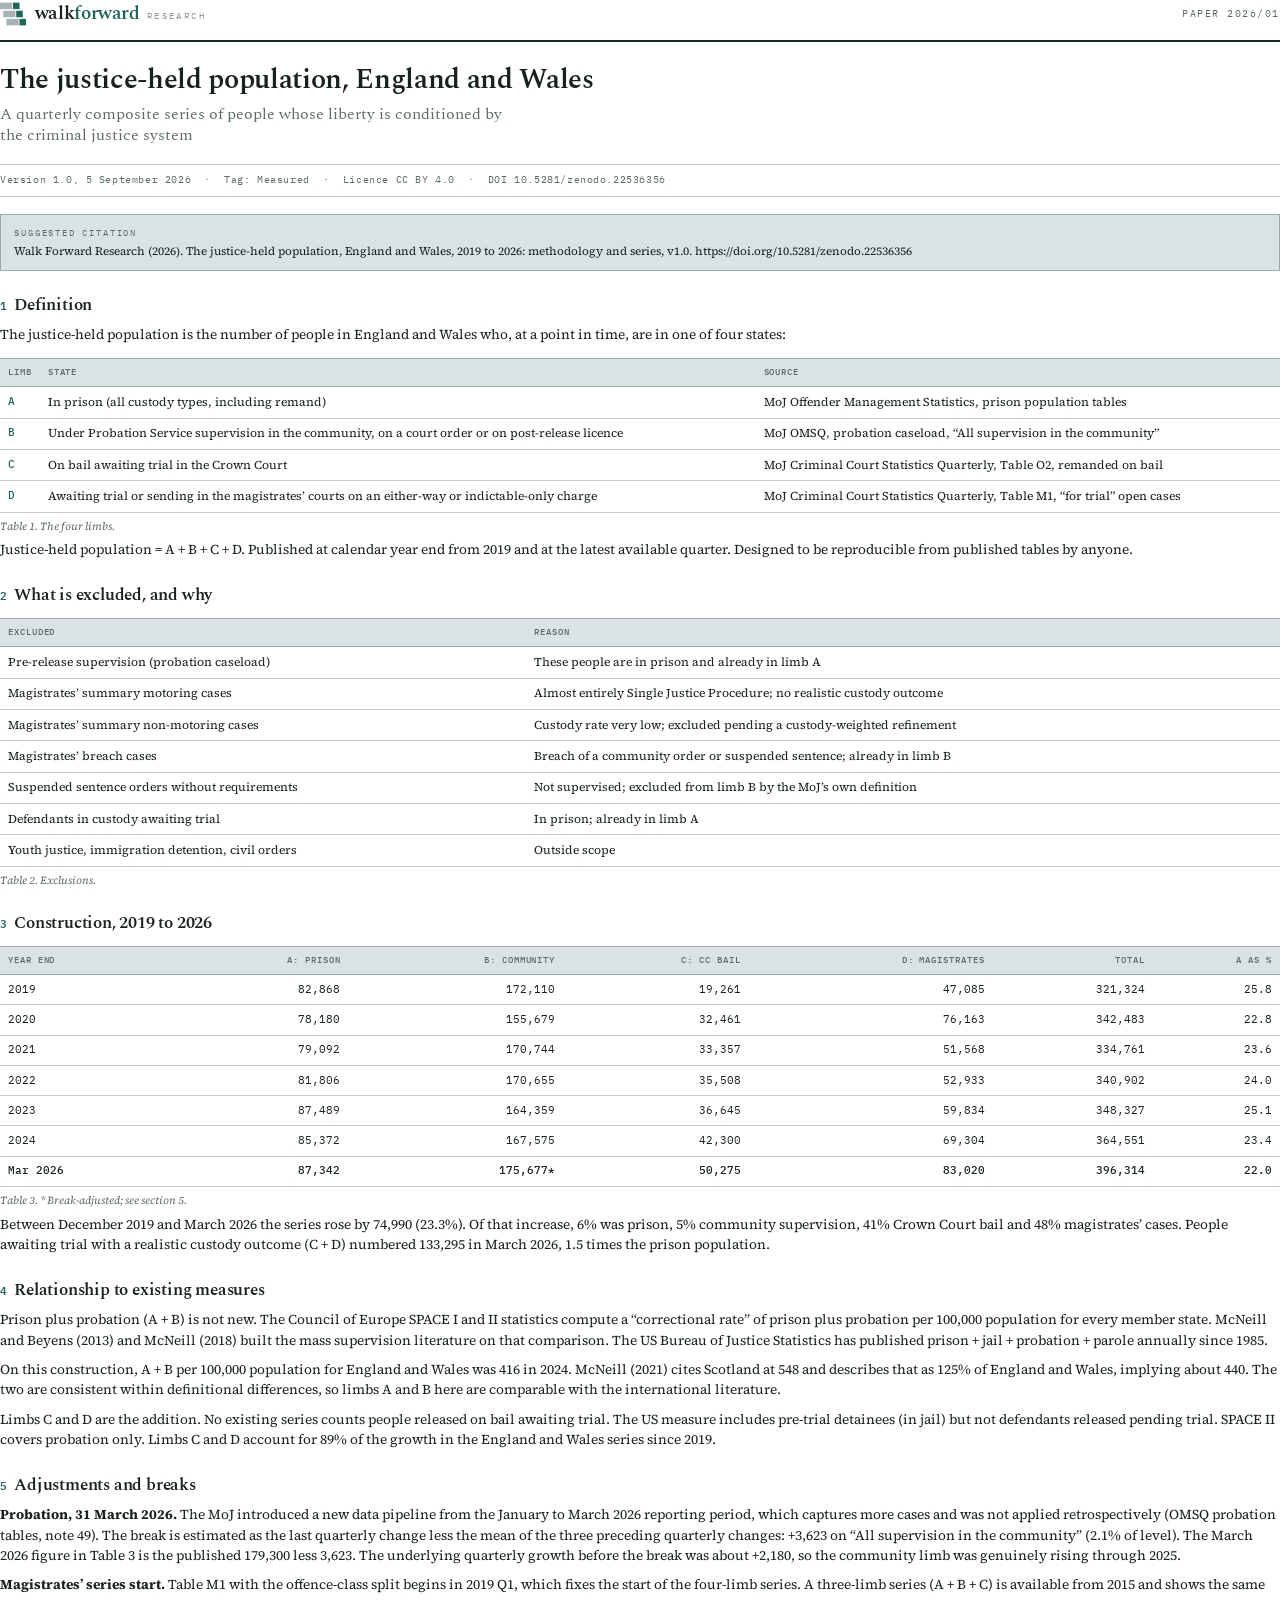
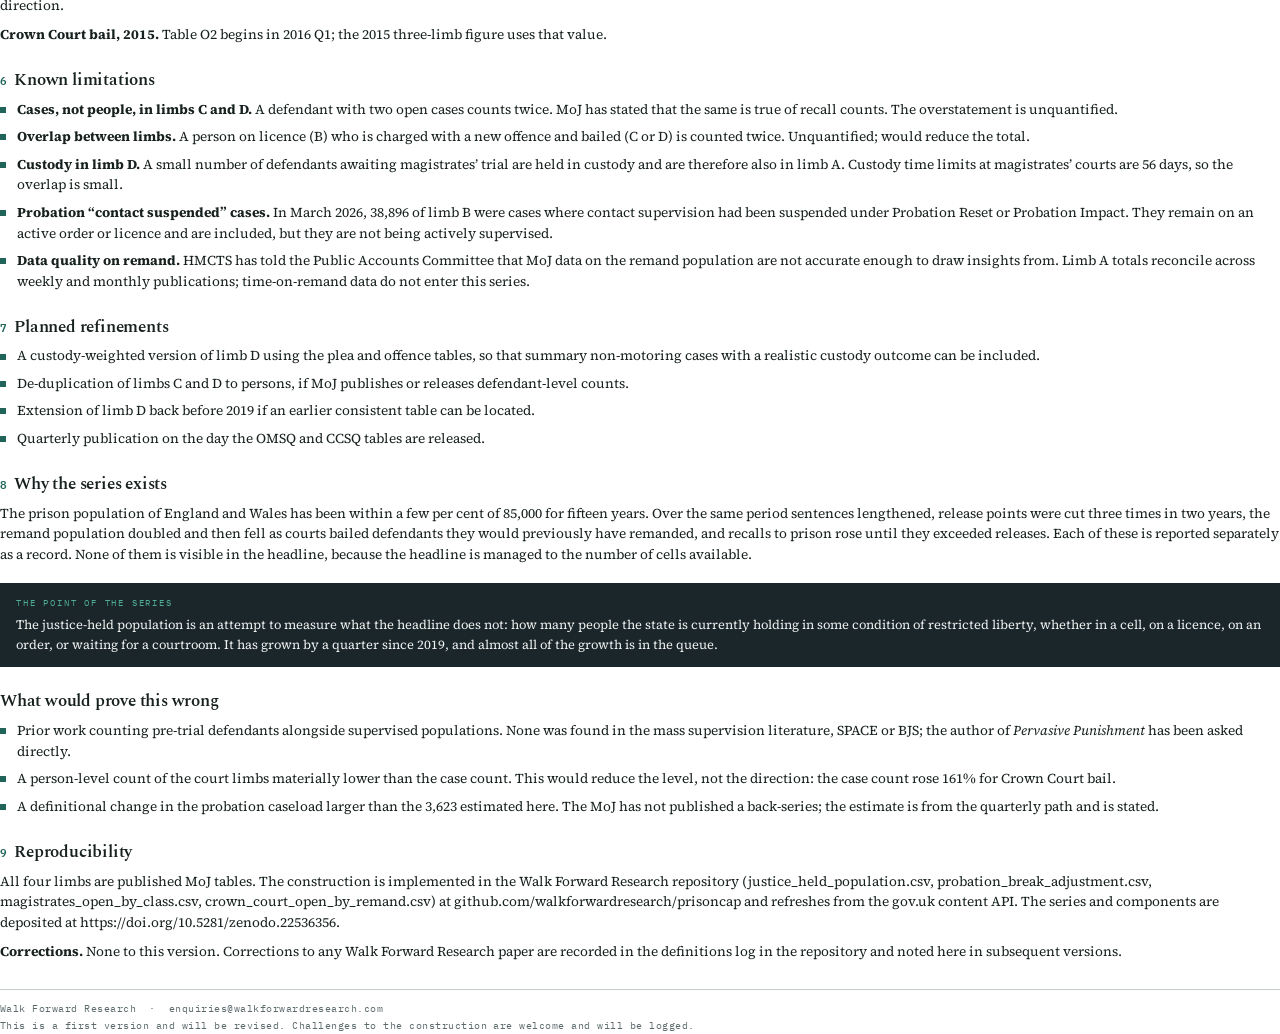
==== paper/paper.html @ 55cea7b7 "Add files via upload" ====
<!doctype html>
<html lang="en-GB">
<head>
<meta charset="utf-8">
<title>The justice-held population, England and Wales</title>
<link rel="preconnect" href="https://fonts.gstatic.com" crossorigin>
<link rel="stylesheet" href="https://fonts.googleapis.com/css2?family=Spectral:ital,wght@0,400;0,500;0,600;1,400&family=Source+Serif+4:ital,opsz,wght@0,8..60,400;0,8..60,600;1,8..60,400&family=IBM+Plex+Mono:wght@400;500&display=swap">
<style>
:root{
  --paper:#FFFFFF; --tint:#DBE2E5; --deep:#1B262A; --ink:#17211F;
  --muted:#5C6A6C; --faint:#8A979A; --line:#C3CBCC; --line-strong:#9FAAAC;
  --accent:#21645A; --block:#A6B2B6;
}
*{box-sizing:border-box}
@page{ size:A4; margin:19mm 18mm 20mm; }
@page:first{ margin-top:16mm; }
html,body{margin:0;padding:0;background:var(--paper);color:var(--ink)}
body{
  font-family:"Source Serif 4",Georgia,serif;
  font-size:10.2pt; line-height:1.52;
  -webkit-font-smoothing:antialiased;
}
h1,h2,h3{font-family:"Spectral",Georgia,serif;letter-spacing:-0.012em;margin:0;line-height:1.16}
p{margin:0 0 .62em}
a{color:var(--accent);text-decoration:none}

/* ---------- masthead ---------- */
.masthead{display:flex;align-items:center;gap:.55rem;padding-bottom:9pt;
  border-bottom:1.6pt solid var(--deep);margin-bottom:16pt}
.masthead svg{display:block;flex:none}
.wordmark{font-family:"Spectral",Georgia,serif;font-weight:600;font-size:14pt;letter-spacing:-0.02em}
.wordmark .fwd{color:var(--accent)}
.wordmark .co{font-family:"IBM Plex Mono",monospace;font-weight:400;font-size:6.4pt;
  letter-spacing:.28em;color:var(--faint);margin-left:.45rem;text-transform:uppercase}
.masthead .ref{margin-left:auto;font-family:"IBM Plex Mono",monospace;font-size:7.2pt;
  letter-spacing:.16em;text-transform:uppercase;color:var(--muted)}

.title{font-size:21pt;font-weight:600;margin-bottom:6pt;text-wrap:balance;max-width:30em}
.subtitle{font-family:"Spectral",Georgia,serif;font-size:12pt;font-weight:400;
  color:var(--muted);line-height:1.32;margin-bottom:13pt;max-width:32em}
.meta{font-family:"IBM Plex Mono",monospace;font-size:7.4pt;letter-spacing:.06em;
  color:var(--muted);padding:6pt 0;border-top:.5pt solid var(--line);
  border-bottom:.5pt solid var(--line);margin-bottom:13pt}
.citation{background:var(--tint);border:.5pt solid var(--line-strong);padding:8pt 10pt;
  font-size:8.6pt;line-height:1.45;color:var(--ink);margin-bottom:18pt}
.citation .lab{font-family:"IBM Plex Mono",monospace;font-size:6.8pt;letter-spacing:.2em;
  text-transform:uppercase;color:var(--muted);display:block;margin-bottom:3pt}

/* ---------- sections ---------- */
h2.sec{font-size:12.6pt;font-weight:600;margin:19pt 0 7pt;break-after:avoid}
h2.sec .n{font-family:"IBM Plex Mono",monospace;font-size:8.4pt;color:var(--accent);
  margin-right:.6em;letter-spacing:.04em}
h2.sec.unnumbered{color:var(--ink)}

ul.plain{margin:0 0 .62em;padding-left:0;list-style:none}
ul.plain li{position:relative;padding-left:13pt;margin-bottom:.5em}
ul.plain li::before{content:"";position:absolute;left:0;top:.52em;
  width:4.5pt;height:4.5pt;background:var(--accent)}

/* ---------- tables ---------- */
table{border-collapse:collapse;width:100%;margin:9pt 0 4pt;font-size:8.4pt;
  font-family:"IBM Plex Mono",monospace;font-variant-numeric:tabular-nums;
  break-inside:avoid}
th{text-align:left;font-weight:500;font-size:6.9pt;letter-spacing:.1em;text-transform:uppercase;
  color:var(--muted);background:var(--tint);padding:5pt 6pt;
  border-top:.5pt solid var(--line-strong);border-bottom:.5pt solid var(--line-strong)}
td{padding:5pt 6pt;border-bottom:.5pt solid var(--line);vertical-align:top;line-height:1.42}
td.t{font-family:"Source Serif 4",Georgia,serif;font-size:9pt;line-height:1.42}
td.n{text-align:right;white-space:nowrap}
th.n{text-align:right}
tr.total td{border-top:.5pt solid var(--line-strong);font-weight:500;color:var(--ink)}
td.lim{color:var(--accent);font-weight:500;width:2em}
caption{caption-side:bottom;text-align:left;font-family:"Source Serif 4",Georgia,serif;
  font-size:8.2pt;font-style:italic;color:var(--muted);padding-top:5pt;line-height:1.45}

.callout{background:var(--deep);color:#EEF1F0;padding:10pt 12pt;margin:13pt 0;
  break-inside:avoid}
.callout p{margin:0;font-size:9.6pt;line-height:1.5}
.callout .lab{font-family:"IBM Plex Mono",monospace;font-size:6.8pt;letter-spacing:.2em;
  text-transform:uppercase;color:#4FAD97;display:block;margin-bottom:4pt}

.colophon{margin-top:20pt;padding-top:8pt;border-top:.5pt solid var(--line);
  font-family:"IBM Plex Mono",monospace;font-size:7.4pt;letter-spacing:.05em;
  color:var(--muted);line-height:1.7}
</style>
</head>
<body>

<div class="masthead">
  <svg width="26" height="26" viewBox="0 0 32 32" aria-hidden="true">
    <rect x="0" y="2"  width="15" height="8" fill="#A6B2B6"/><rect x="16" y="2"  width="8" height="8" fill="#21645A"/>
    <rect x="4" y="12" width="15" height="8" fill="#A6B2B6"/><rect x="20" y="12" width="8" height="8" fill="#21645A"/>
    <rect x="8" y="22" width="15" height="8" fill="#A6B2B6"/><rect x="24" y="22" width="8" height="8" fill="#21645A"/>
  </svg>
  <span class="wordmark">walk<span class="fwd">forward</span><span class="co">Research</span></span>
  <span class="ref">Paper 2026/01</span>
</div>

<h1 class="title">The justice-held population, England and Wales</h1>
<p class="subtitle">A quarterly composite series of people whose liberty is conditioned by the
criminal justice system</p>

<p class="meta">Version 1.0, 5 September 2026 &nbsp;·&nbsp; Tag: Measured &nbsp;·&nbsp;
Licence CC BY 4.0 &nbsp;·&nbsp; DOI 10.5281/zenodo.22536356</p>

<div class="citation">
  <span class="lab">Suggested citation</span>
  Walk Forward Research (2026). The justice-held population, England and Wales, 2019 to 2026:
  methodology and series, v1.0. https://doi.org/10.5281/zenodo.22536356
</div>

<h2 class="sec"><span class="n">1</span>Definition</h2>
<p>The justice-held population is the number of people in England and Wales who, at a point in
time, are in one of four states:</p>

<table>
  <caption>Table 1. The four limbs.</caption>
  <thead><tr><th>Limb</th><th>State</th><th>Source</th></tr></thead>
  <tbody>
    <tr><td class="lim">A</td><td class="t">In prison (all custody types, including remand)</td><td class="t">MoJ Offender Management Statistics, prison population tables</td></tr>
    <tr><td class="lim">B</td><td class="t">Under Probation Service supervision in the community, on a court order or on post-release licence</td><td class="t">MoJ OMSQ, probation caseload, “All supervision in the community”</td></tr>
    <tr><td class="lim">C</td><td class="t">On bail awaiting trial in the Crown Court</td><td class="t">MoJ Criminal Court Statistics Quarterly, Table O2, remanded on bail</td></tr>
    <tr><td class="lim">D</td><td class="t">Awaiting trial or sending in the magistrates’ courts on an either-way or indictable-only charge</td><td class="t">MoJ Criminal Court Statistics Quarterly, Table M1, “for trial” open cases</td></tr>
  </tbody>
</table>

<p>Justice-held population = A + B + C + D. Published at calendar year end from 2019 and at the
latest available quarter. Designed to be reproducible from published tables by anyone.</p>

<h2 class="sec"><span class="n">2</span>What is excluded, and why</h2>
<table>
  <caption>Table 2. Exclusions.</caption>
  <thead><tr><th>Excluded</th><th>Reason</th></tr></thead>
  <tbody>
    <tr><td class="t">Pre-release supervision (probation caseload)</td><td class="t">These people are in prison and already in limb A</td></tr>
    <tr><td class="t">Magistrates’ summary motoring cases</td><td class="t">Almost entirely Single Justice Procedure; no realistic custody outcome</td></tr>
    <tr><td class="t">Magistrates’ summary non-motoring cases</td><td class="t">Custody rate very low; excluded pending a custody-weighted refinement</td></tr>
    <tr><td class="t">Magistrates’ breach cases</td><td class="t">Breach of a community order or suspended sentence; already in limb B</td></tr>
    <tr><td class="t">Suspended sentence orders without requirements</td><td class="t">Not supervised; excluded from limb B by the MoJ’s own definition</td></tr>
    <tr><td class="t">Defendants in custody awaiting trial</td><td class="t">In prison; already in limb A</td></tr>
    <tr><td class="t">Youth justice, immigration detention, civil orders</td><td class="t">Outside scope</td></tr>
  </tbody>
</table>

<h2 class="sec"><span class="n">3</span>Construction, 2019 to 2026</h2>
<table>
  <caption>Table 3. * Break-adjusted; see section 5.</caption>
  <thead><tr>
    <th>Year end</th><th class="n">A: Prison</th><th class="n">B: Community</th>
    <th class="n">C: CC bail</th><th class="n">D: Magistrates</th><th class="n">Total</th><th class="n">A as %</th>
  </tr></thead>
  <tbody>
    <tr><td>2019</td><td class="n">82,868</td><td class="n">172,110</td><td class="n">19,261</td><td class="n">47,085</td><td class="n">321,324</td><td class="n">25.8</td></tr>
    <tr><td>2020</td><td class="n">78,180</td><td class="n">155,679</td><td class="n">32,461</td><td class="n">76,163</td><td class="n">342,483</td><td class="n">22.8</td></tr>
    <tr><td>2021</td><td class="n">79,092</td><td class="n">170,744</td><td class="n">33,357</td><td class="n">51,568</td><td class="n">334,761</td><td class="n">23.6</td></tr>
    <tr><td>2022</td><td class="n">81,806</td><td class="n">170,655</td><td class="n">35,508</td><td class="n">52,933</td><td class="n">340,902</td><td class="n">24.0</td></tr>
    <tr><td>2023</td><td class="n">87,489</td><td class="n">164,359</td><td class="n">36,645</td><td class="n">59,834</td><td class="n">348,327</td><td class="n">25.1</td></tr>
    <tr><td>2024</td><td class="n">85,372</td><td class="n">167,575</td><td class="n">42,300</td><td class="n">69,304</td><td class="n">364,551</td><td class="n">23.4</td></tr>
    <tr class="total"><td>Mar 2026</td><td class="n">87,342</td><td class="n">175,677*</td><td class="n">50,275</td><td class="n">83,020</td><td class="n">396,314</td><td class="n">22.0</td></tr>
  </tbody>
</table>

<p>Between December 2019 and March 2026 the series rose by 74,990 (23.3%). Of that increase, 6% was
prison, 5% community supervision, 41% Crown Court bail and 48% magistrates’ cases. People awaiting
trial with a realistic custody outcome (C + D) numbered 133,295 in March 2026, 1.5 times the prison
population.</p>

<h2 class="sec"><span class="n">4</span>Relationship to existing measures</h2>
<p>Prison plus probation (A + B) is not new. The Council of Europe SPACE I and II statistics compute
a “correctional rate” of prison plus probation per 100,000 population for every member state.
McNeill and Beyens (2013) and McNeill (2018) built the mass supervision literature on that
comparison. The US Bureau of Justice Statistics has published prison + jail + probation + parole
annually since 1985.</p>
<p>On this construction, A + B per 100,000 population for England and Wales was 416 in 2024.
McNeill (2021) cites Scotland at 548 and describes that as 125% of England and Wales, implying
about 440. The two are consistent within definitional differences, so limbs A and B here are
comparable with the international literature.</p>
<p>Limbs C and D are the addition. No existing series counts people released on bail awaiting trial.
The US measure includes pre-trial detainees (in jail) but not defendants released pending trial.
SPACE II covers probation only. Limbs C and D account for 89% of the growth in the England and
Wales series since 2019.</p>

<h2 class="sec"><span class="n">5</span>Adjustments and breaks</h2>
<p><strong>Probation, 31 March 2026.</strong> The MoJ introduced a new data pipeline from the
January to March 2026 reporting period, which captures more cases and was not applied
retrospectively (OMSQ probation tables, note 49). The break is estimated as the last quarterly
change less the mean of the three preceding quarterly changes: +3,623 on “All supervision in the
community” (2.1% of level). The March 2026 figure in Table 3 is the published 179,300 less 3,623.
The underlying quarterly growth before the break was about +2,180, so the community limb was
genuinely rising through 2025.</p>
<p><strong>Magistrates’ series start.</strong> Table M1 with the offence-class split begins in
2019 Q1, which fixes the start of the four-limb series. A three-limb series (A + B + C) is
available from 2015 and shows the same direction.</p>
<p><strong>Crown Court bail, 2015.</strong> Table O2 begins in 2016 Q1; the 2015 three-limb figure
uses that value.</p>

<h2 class="sec"><span class="n">6</span>Known limitations</h2>
<ul class="plain">
  <li><strong>Cases, not people, in limbs C and D.</strong> A defendant with two open cases counts
  twice. MoJ has stated that the same is true of recall counts. The overstatement is
  unquantified.</li>
  <li><strong>Overlap between limbs.</strong> A person on licence (B) who is charged with a new
  offence and bailed (C or D) is counted twice. Unquantified; would reduce the total.</li>
  <li><strong>Custody in limb D.</strong> A small number of defendants awaiting magistrates’ trial
  are held in custody and are therefore also in limb A. Custody time limits at magistrates’ courts
  are 56 days, so the overlap is small.</li>
  <li><strong>Probation “contact suspended” cases.</strong> In March 2026, 38,896 of limb B were
  cases where contact supervision had been suspended under Probation Reset or Probation Impact.
  They remain on an active order or licence and are included, but they are not being actively
  supervised.</li>
  <li><strong>Data quality on remand.</strong> HMCTS has told the Public Accounts Committee that
  MoJ data on the remand population are not accurate enough to draw insights from. Limb A totals
  reconcile across weekly and monthly publications; time-on-remand data do not enter this
  series.</li>
</ul>

<h2 class="sec"><span class="n">7</span>Planned refinements</h2>
<ul class="plain">
  <li>A custody-weighted version of limb D using the plea and offence tables, so that summary
  non-motoring cases with a realistic custody outcome can be included.</li>
  <li>De-duplication of limbs C and D to persons, if MoJ publishes or releases defendant-level
  counts.</li>
  <li>Extension of limb D back before 2019 if an earlier consistent table can be located.</li>
  <li>Quarterly publication on the day the OMSQ and CCSQ tables are released.</li>
</ul>

<h2 class="sec"><span class="n">8</span>Why the series exists</h2>
<p>The prison population of England and Wales has been within a few per cent of 85,000 for fifteen
years. Over the same period sentences lengthened, release points were cut three times in two years,
the remand population doubled and then fell as courts bailed defendants they would previously have
remanded, and recalls to prison rose until they exceeded releases. Each of these is reported
separately as a record. None of them is visible in the headline, because the headline is managed to
the number of cells available.</p>

<div class="callout">
  <span class="lab">The point of the series</span>
  <p>The justice-held population is an attempt to measure what the headline does not: how many
  people the state is currently holding in some condition of restricted liberty, whether in a cell,
  on a licence, on an order, or waiting for a courtroom. It has grown by a quarter since 2019, and
  almost all of the growth is in the queue.</p>
</div>

<h2 class="sec unnumbered">What would prove this wrong</h2>
<ul class="plain">
  <li>Prior work counting pre-trial defendants alongside supervised populations. None was found in
  the mass supervision literature, SPACE or BJS; the author of <em>Pervasive Punishment</em> has
  been asked directly.</li>
  <li>A person-level count of the court limbs materially lower than the case count. This would
  reduce the level, not the direction: the case count rose 161% for Crown Court bail.</li>
  <li>A definitional change in the probation caseload larger than the 3,623 estimated here. The MoJ
  has not published a back-series; the estimate is from the quarterly path and is stated.</li>
</ul>

<h2 class="sec"><span class="n">9</span>Reproducibility</h2>
<p>All four limbs are published MoJ tables. The construction is implemented in the Walk Forward
Research repository (justice_held_population.csv, probation_break_adjustment.csv,
magistrates_open_by_class.csv, crown_court_open_by_remand.csv) at
github.com/walkforwardresearch/prisoncap and refreshes from the gov.uk content API. The series and
components are deposited at https://doi.org/10.5281/zenodo.22536356.</p>
<p><strong>Corrections.</strong> None to this version. Corrections to any Walk Forward Research
paper are recorded in the definitions log in the repository and noted here in subsequent
versions.</p>

<div class="colophon">
  Walk Forward Research &nbsp;·&nbsp; enquiries@walkforwardresearch.com<br>
  This is a first version and will be revised. Challenges to the construction are welcome and will
  be logged.
</div>

</body>
</html>
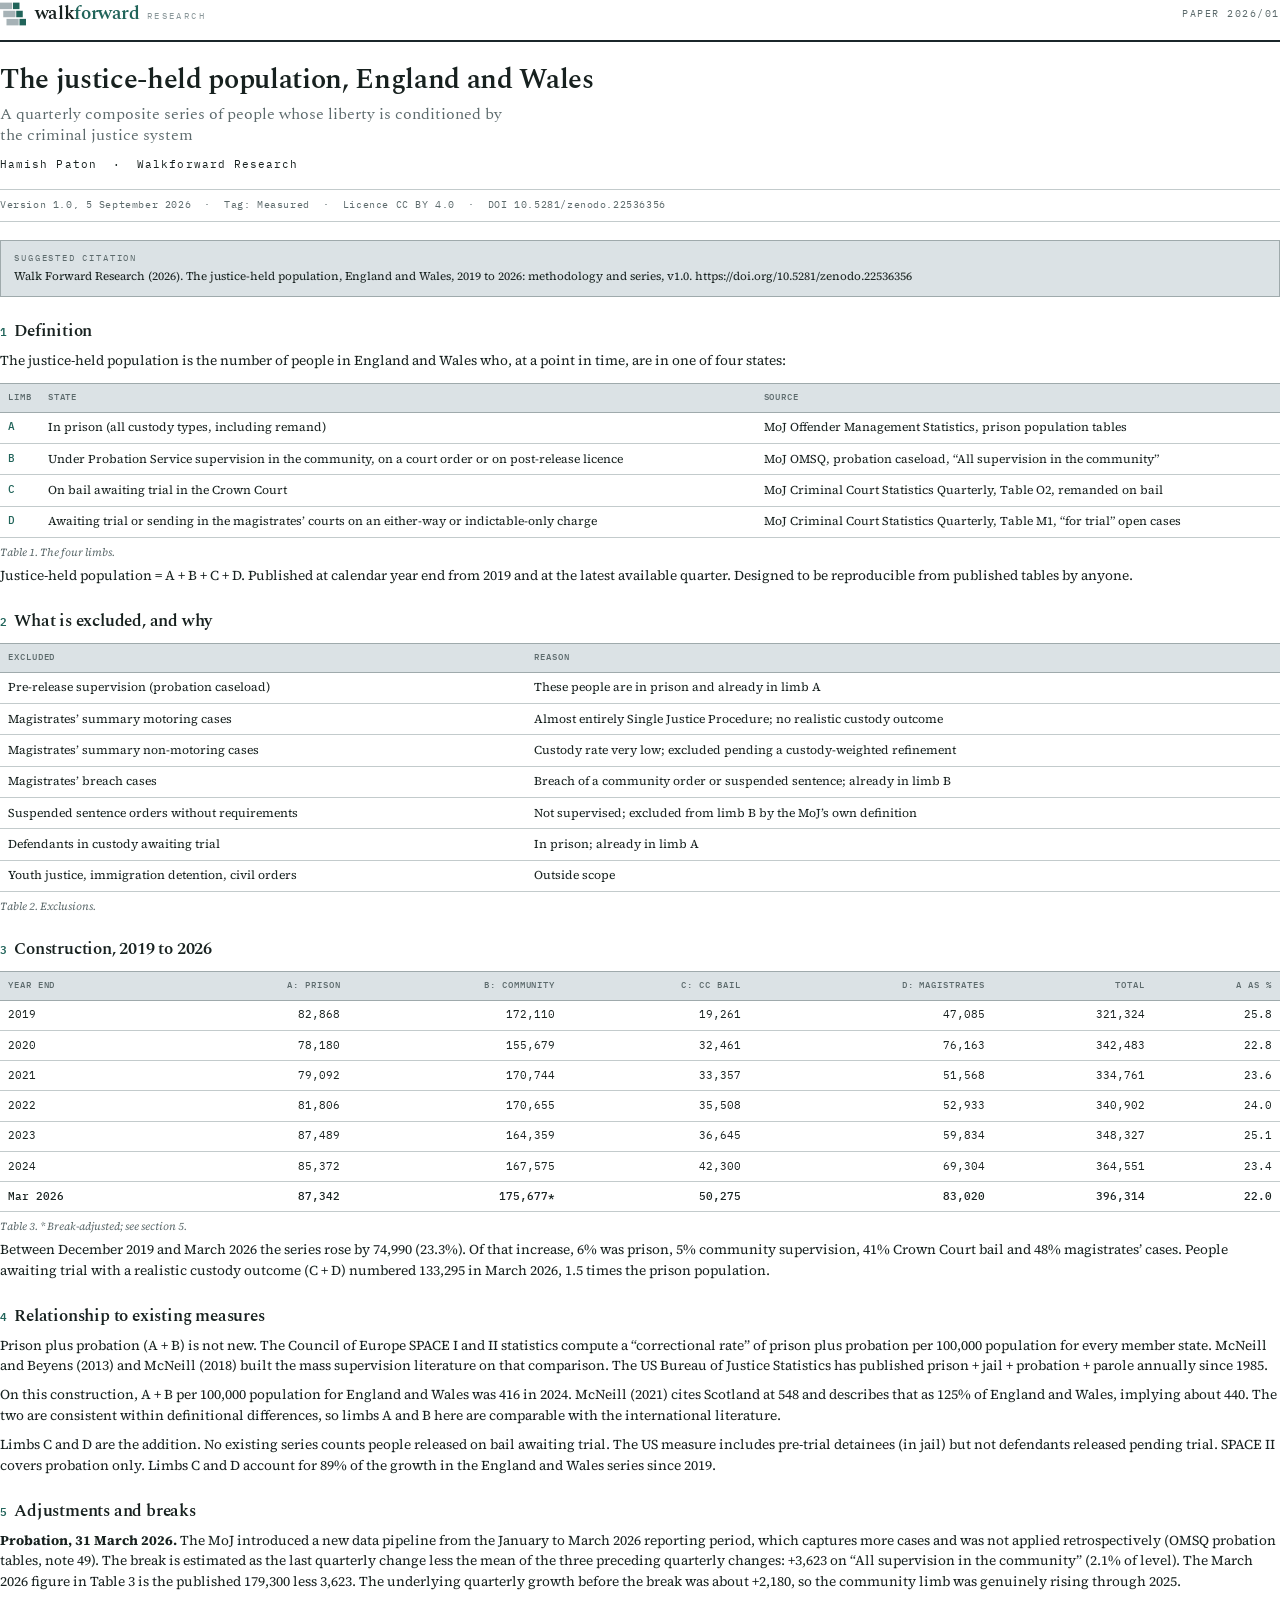
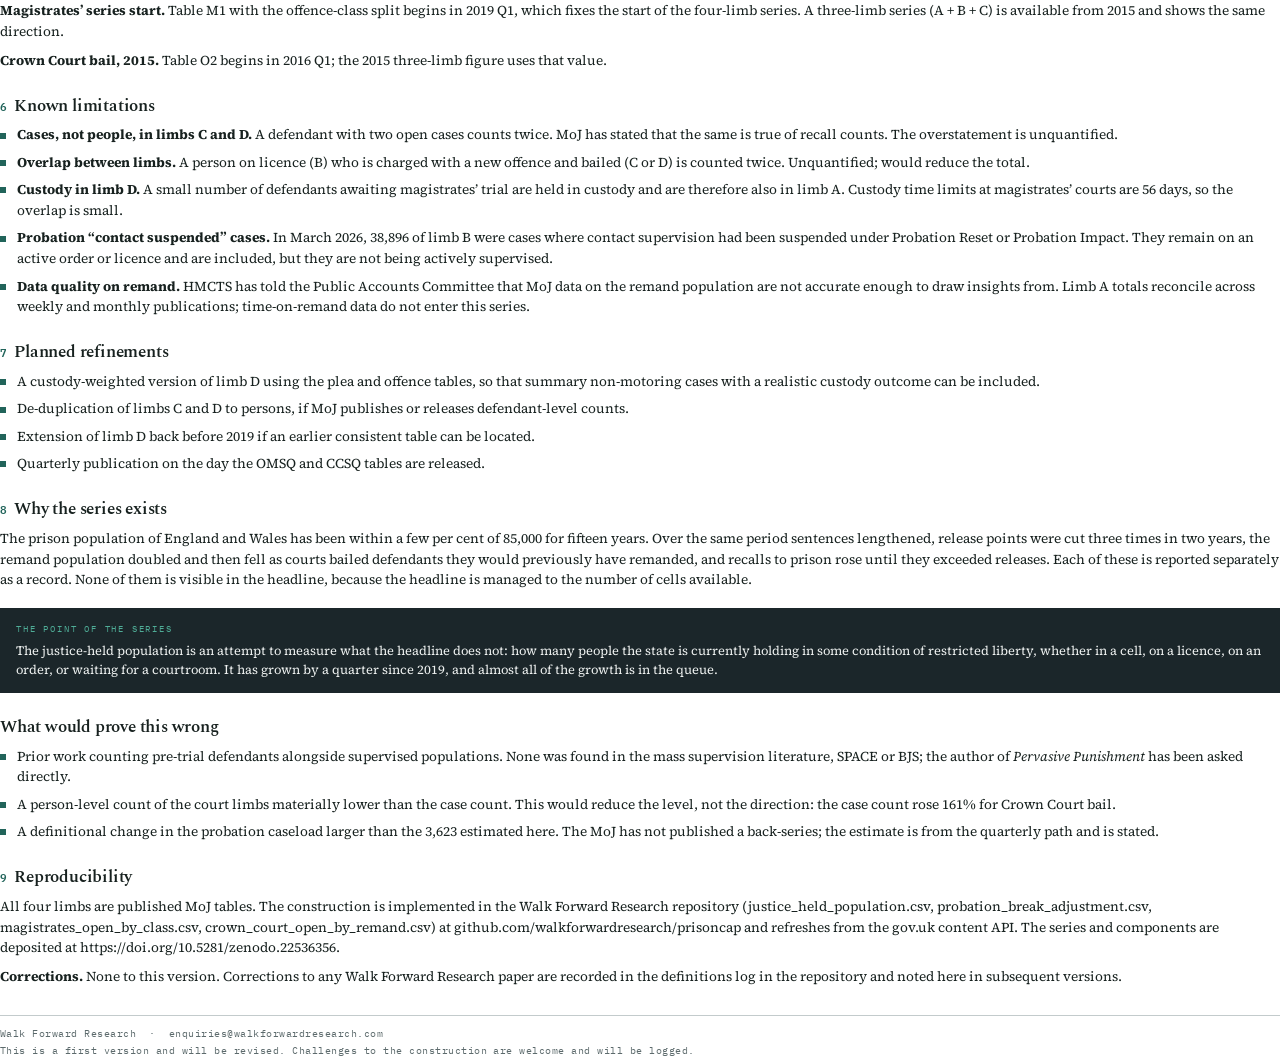
==== commit 5fffc18a: "paper 2026/02, with figures" ====
--- a/paper/paper.html
+++ b/paper/paper.html
@@ -38,6 +38,8 @@
 .title{font-size:21pt;font-weight:600;margin-bottom:6pt;text-wrap:balance;max-width:30em}
 .subtitle{font-family:"Spectral",Georgia,serif;font-size:12pt;font-weight:400;
   color:var(--muted);line-height:1.32;margin-bottom:13pt;max-width:32em}
+.byline{font-family:"IBM Plex Mono",monospace;font-size:8pt;letter-spacing:.1em;
+  color:var(--ink);margin:-6pt 0 13pt}
 .meta{font-family:"IBM Plex Mono",monospace;font-size:7.4pt;letter-spacing:.06em;
   color:var(--muted);padding:6pt 0;border-top:.5pt solid var(--line);
   border-bottom:.5pt solid var(--line);margin-bottom:13pt}
@@ -99,6 +101,8 @@
 <h1 class="title">The justice-held population, England and Wales</h1>
 <p class="subtitle">A quarterly composite series of people whose liberty is conditioned by the
 criminal justice system</p>
+
+<p class="byline">Hamish Paton &nbsp;·&nbsp; Walkforward Research</p>
 
 <p class="meta">Version 1.0, 5 September 2026 &nbsp;·&nbsp; Tag: Measured &nbsp;·&nbsp;
 Licence CC BY 4.0 &nbsp;·&nbsp; DOI 10.5281/zenodo.22536356</p>
